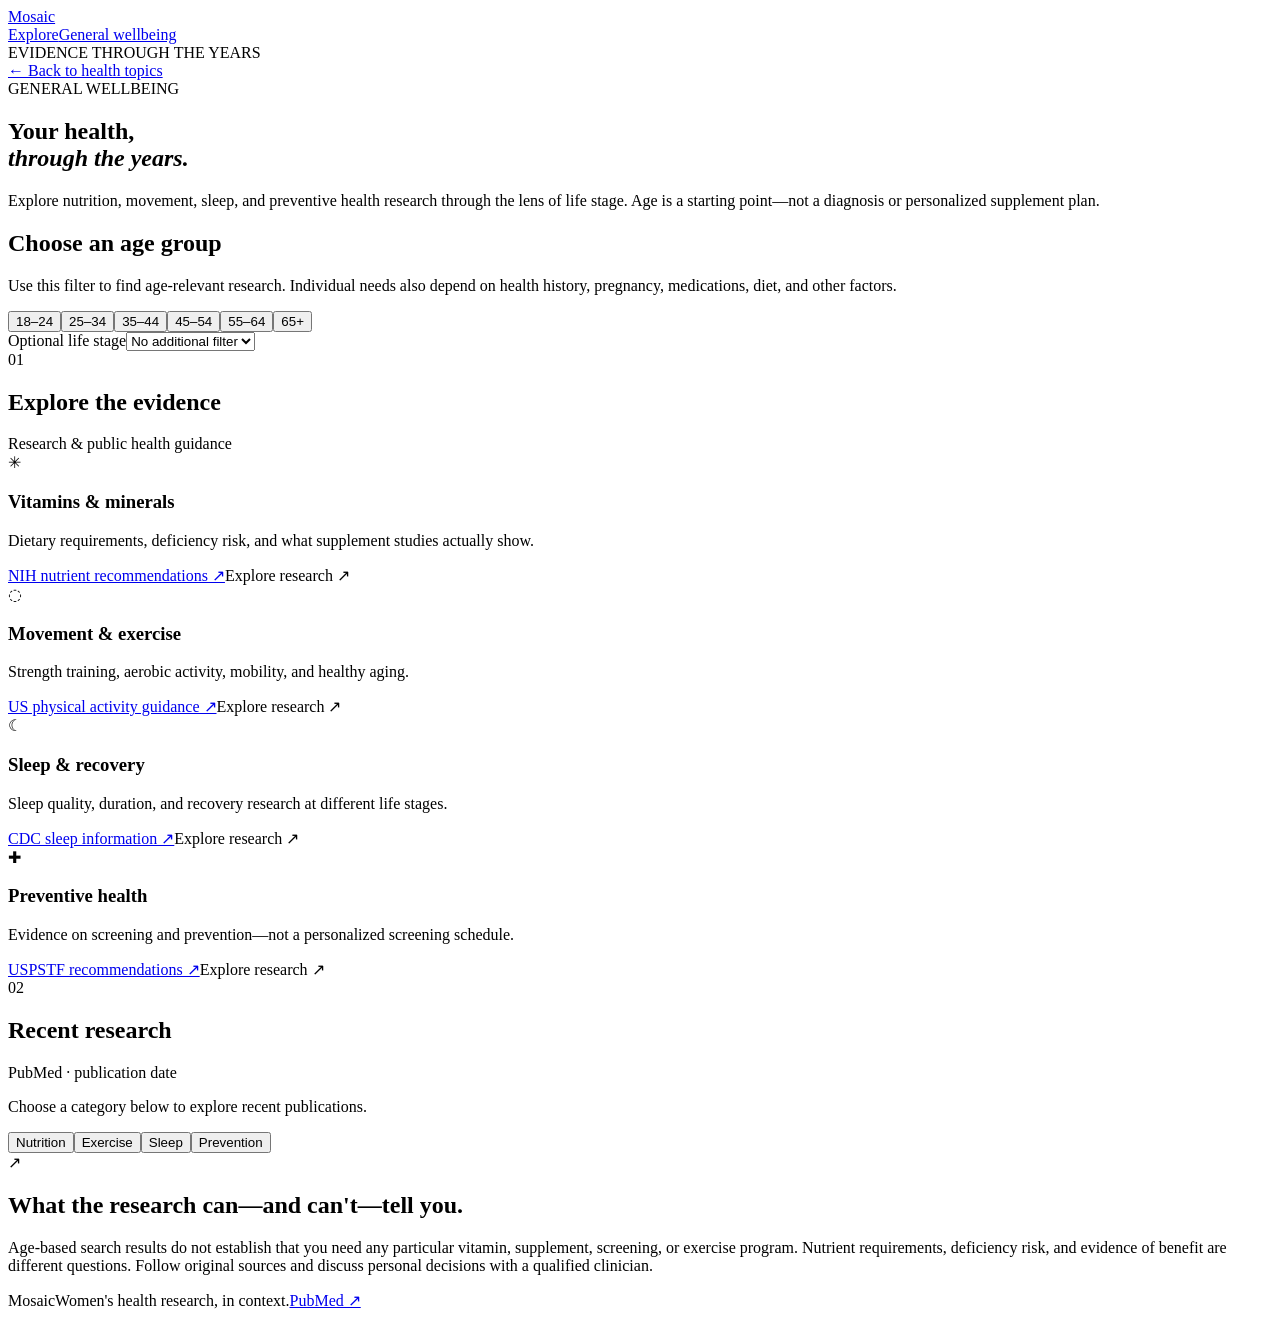
==== app/static/wellbeing.html @ 5bbf7e31 "Create age- and life-stage-aware general wellbeing research page" ====
<!doctype html><html lang="en"><head><meta charset="utf-8"><meta name="viewport" content="width=device-width,initial-scale=1"><title>General wellbeing · Mosaic</title><link rel="stylesheet" href="/static/styles.css?v=5"><link rel="stylesheet" href="/static/hub.css?v=5"><script src="/static/wellbeing.js?v=5" defer></script></head><body class="hub-page"><header><a class="brand" href="/">Mosaic</a><nav aria-label="Main navigation"><a href="/">Explore</a><a href="/wellbeing" aria-current="page">General wellbeing</a></nav><span class="header-note">EVIDENCE THROUGH THE YEARS</span></header><main class="wellbeing-main"><a class="back-link" href="/">← Back to health topics</a><section class="wellbeing-hero"><span class="kicker">GENERAL WELLBEING</span><h1>Your health,<br><em>through the years.</em></h1><p>Explore nutrition, movement, sleep, and preventive health research through the lens of life stage. Age is a starting point—not a diagnosis or personalized supplement plan.</p></section><section class="age-panel"><h2>Choose an age group</h2><p class="subtle">Use this filter to find age-relevant research. Individual needs also depend on health history, pregnancy, medications, diet, and other factors.</p><div id="age-options" class="age-options" role="group" aria-label="Age group"><button data-age="18–24">18–24</button><button data-age="25–34" aria-pressed="true">25–34</button><button data-age="35–44">35–44</button><button data-age="45–54">45–54</button><button data-age="55–64">55–64</button><button data-age="65+">65+</button></div><label class="life-stage-label" for="life-stage">Optional life stage</label><select id="life-stage"><option value="">No additional filter</option><option value="pregnancy">Pregnancy</option><option value="postpartum">Postpartum</option><option value="perimenopause">Perimenopause</option><option value="menopause">Menopause</option></select></section><section class="wellbeing-sections"><div class="section-top"><div><span class="section-number">01</span><h2>Explore the evidence</h2></div><span class="subtle">Research & public health guidance</span></div><div class="wellbeing-grid"><article class="wellbeing-card"><span class="wellbeing-icon">✳</span><h3>Vitamins & minerals</h3><p>Dietary requirements, deficiency risk, and what supplement studies actually show.</p><a id="guide-nutrients" href="https://ods.od.nih.gov/HealthInformation/nutrientrecommendations.aspx" target="_blank" rel="noopener noreferrer">NIH nutrient recommendations ↗</a><a id="research-nutrients" target="_blank" rel="noopener noreferrer">Explore research ↗</a></article><article class="wellbeing-card"><span class="wellbeing-icon">◌</span><h3>Movement & exercise</h3><p>Strength training, aerobic activity, mobility, and healthy aging.</p><a href="https://odphp.health.gov/moveyourway/" target="_blank" rel="noopener noreferrer">US physical activity guidance ↗</a><a id="research-exercise" target="_blank" rel="noopener noreferrer">Explore research ↗</a></article><article class="wellbeing-card"><span class="wellbeing-icon">☾</span><h3>Sleep & recovery</h3><p>Sleep quality, duration, and recovery research at different life stages.</p><a href="https://www.cdc.gov/sleep/" target="_blank" rel="noopener noreferrer">CDC sleep information ↗</a><a id="research-sleep" target="_blank" rel="noopener noreferrer">Explore research ↗</a></article><article class="wellbeing-card"><span class="wellbeing-icon">✚</span><h3>Preventive health</h3><p>Evidence on screening and prevention—not a personalized screening schedule.</p><a href="https://www.uspreventiveservicestaskforce.org/uspstf/" target="_blank" rel="noopener noreferrer">USPSTF recommendations ↗</a><a id="research-prevention" target="_blank" rel="noopener noreferrer">Explore research ↗</a></article></div></section><section class="literature-panel"><div class="section-top"><div><span class="section-number">02</span><h2>Recent research</h2></div><span class="subtle">PubMed · publication date</span></div><p id="wellbeing-status" class="subtle" role="status">Choose a category below to explore recent publications.</p><div class="wellbeing-filter" role="group" aria-label="Research category"><button data-domain="nutrients" aria-pressed="true">Nutrition</button><button data-domain="exercise">Exercise</button><button data-domain="sleep">Sleep</button><button data-domain="prevention">Prevention</button></div><div id="wellbeing-papers" class="literature-grid"></div></section><section class="evidence-note"><span aria-hidden="true">↗</span><div><h2>What the research can—and can't—tell you.</h2><p>Age-based search results do not establish that you need any particular vitamin, supplement, screening, or exercise program. Nutrient requirements, deficiency risk, and evidence of benefit are different questions. Follow original sources and discuss personal decisions with a qualified clinician.</p></div></section></main><footer><span class="brand-small">Mosaic</span><span>Women's health research, in context.</span><a href="https://pubmed.ncbi.nlm.nih.gov" target="_blank" rel="noopener noreferrer">PubMed ↗</a></footer></body></html>
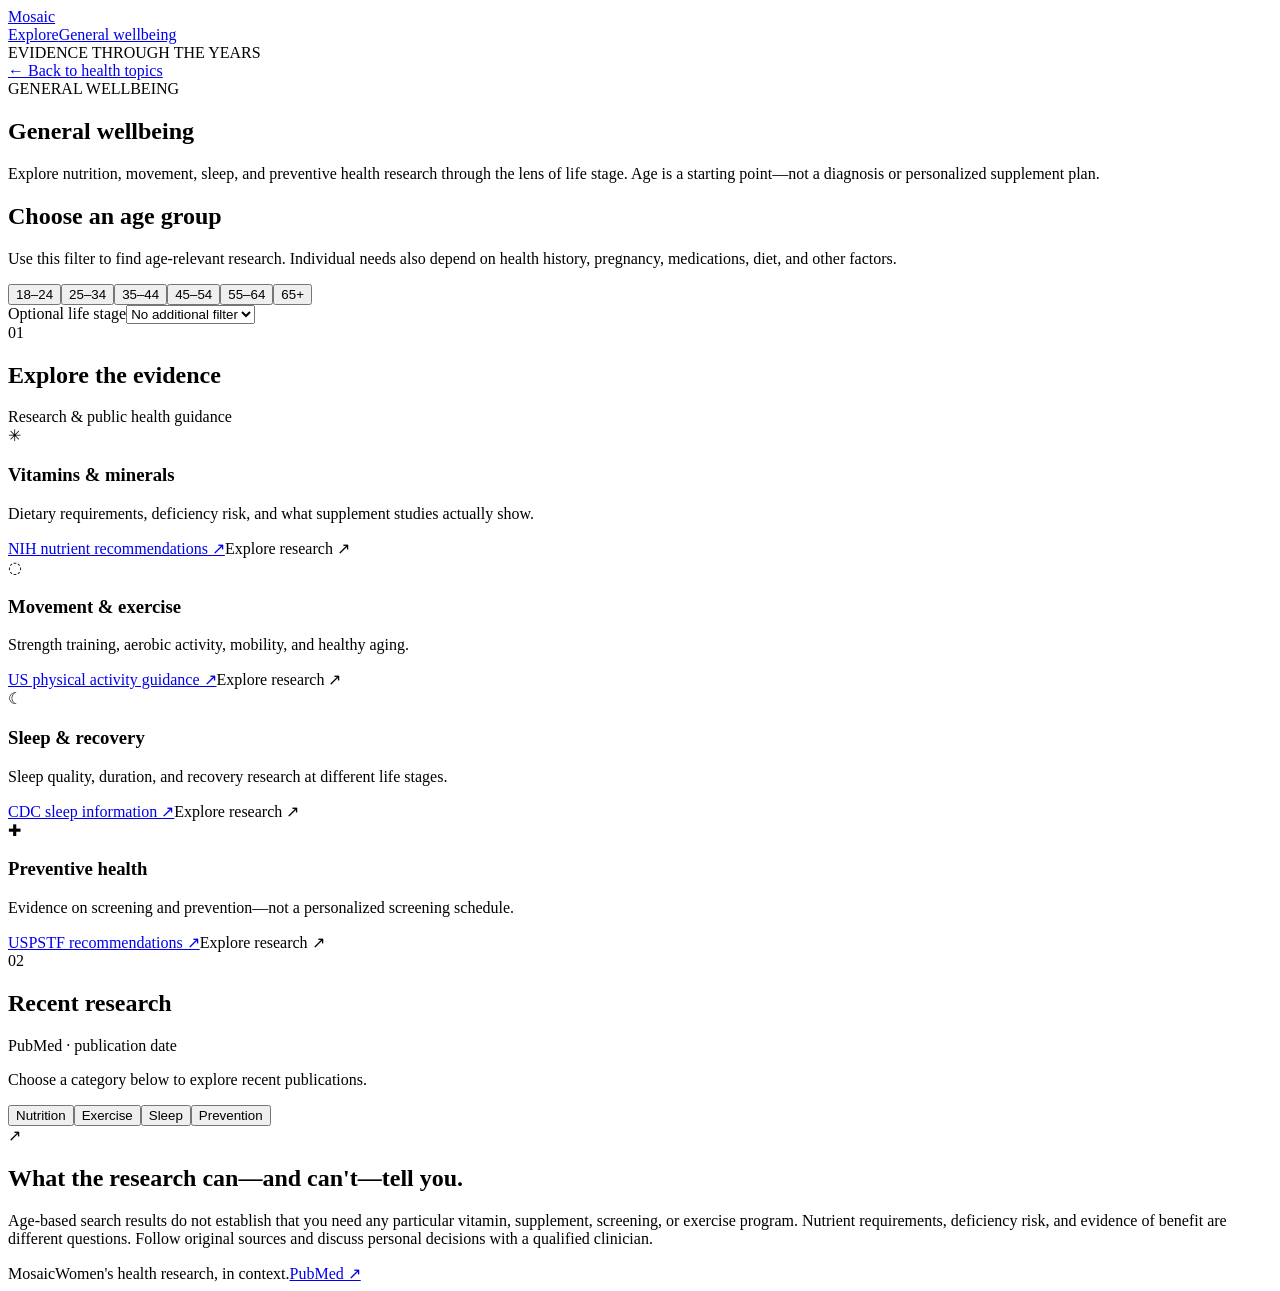
==== commit d01dfaf8: "Simplify homepage and wellbeing headings; remove italic emphasis" ====
--- a/app/static/wellbeing.html
+++ b/app/static/wellbeing.html
@@ -1 +1 @@
-<!doctype html><html lang="en"><head><meta charset="utf-8"><meta name="viewport" content="width=device-width,initial-scale=1"><title>General wellbeing · Mosaic</title><link rel="stylesheet" href="/static/styles.css?v=5"><link rel="stylesheet" href="/static/hub.css?v=5"><script src="/static/wellbeing.js?v=5" defer></script></head><body class="hub-page"><header><a class="brand" href="/">Mosaic</a><nav aria-label="Main navigation"><a href="/">Explore</a><a href="/wellbeing" aria-current="page">General wellbeing</a></nav><span class="header-note">EVIDENCE THROUGH THE YEARS</span></header><main class="wellbeing-main"><a class="back-link" href="/">← Back to health topics</a><section class="wellbeing-hero"><span class="kicker">GENERAL WELLBEING</span><h1>Your health,<br><em>through the years.</em></h1><p>Explore nutrition, movement, sleep, and preventive health research through the lens of life stage. Age is a starting point—not a diagnosis or personalized supplement plan.</p></section><section class="age-panel"><h2>Choose an age group</h2><p class="subtle">Use this filter to find age-relevant research. Individual needs also depend on health history, pregnancy, medications, diet, and other factors.</p><div id="age-options" class="age-options" role="group" aria-label="Age group"><button data-age="18–24">18–24</button><button data-age="25–34" aria-pressed="true">25–34</button><button data-age="35–44">35–44</button><button data-age="45–54">45–54</button><button data-age="55–64">55–64</button><button data-age="65+">65+</button></div><label class="life-stage-label" for="life-stage">Optional life stage</label><select id="life-stage"><option value="">No additional filter</option><option value="pregnancy">Pregnancy</option><option value="postpartum">Postpartum</option><option value="perimenopause">Perimenopause</option><option value="menopause">Menopause</option></select></section><section class="wellbeing-sections"><div class="section-top"><div><span class="section-number">01</span><h2>Explore the evidence</h2></div><span class="subtle">Research & public health guidance</span></div><div class="wellbeing-grid"><article class="wellbeing-card"><span class="wellbeing-icon">✳</span><h3>Vitamins & minerals</h3><p>Dietary requirements, deficiency risk, and what supplement studies actually show.</p><a id="guide-nutrients" href="https://ods.od.nih.gov/HealthInformation/nutrientrecommendations.aspx" target="_blank" rel="noopener noreferrer">NIH nutrient recommendations ↗</a><a id="research-nutrients" target="_blank" rel="noopener noreferrer">Explore research ↗</a></article><article class="wellbeing-card"><span class="wellbeing-icon">◌</span><h3>Movement & exercise</h3><p>Strength training, aerobic activity, mobility, and healthy aging.</p><a href="https://odphp.health.gov/moveyourway/" target="_blank" rel="noopener noreferrer">US physical activity guidance ↗</a><a id="research-exercise" target="_blank" rel="noopener noreferrer">Explore research ↗</a></article><article class="wellbeing-card"><span class="wellbeing-icon">☾</span><h3>Sleep & recovery</h3><p>Sleep quality, duration, and recovery research at different life stages.</p><a href="https://www.cdc.gov/sleep/" target="_blank" rel="noopener noreferrer">CDC sleep information ↗</a><a id="research-sleep" target="_blank" rel="noopener noreferrer">Explore research ↗</a></article><article class="wellbeing-card"><span class="wellbeing-icon">✚</span><h3>Preventive health</h3><p>Evidence on screening and prevention—not a personalized screening schedule.</p><a href="https://www.uspreventiveservicestaskforce.org/uspstf/" target="_blank" rel="noopener noreferrer">USPSTF recommendations ↗</a><a id="research-prevention" target="_blank" rel="noopener noreferrer">Explore research ↗</a></article></div></section><section class="literature-panel"><div class="section-top"><div><span class="section-number">02</span><h2>Recent research</h2></div><span class="subtle">PubMed · publication date</span></div><p id="wellbeing-status" class="subtle" role="status">Choose a category below to explore recent publications.</p><div class="wellbeing-filter" role="group" aria-label="Research category"><button data-domain="nutrients" aria-pressed="true">Nutrition</button><button data-domain="exercise">Exercise</button><button data-domain="sleep">Sleep</button><button data-domain="prevention">Prevention</button></div><div id="wellbeing-papers" class="literature-grid"></div></section><section class="evidence-note"><span aria-hidden="true">↗</span><div><h2>What the research can—and can't—tell you.</h2><p>Age-based search results do not establish that you need any particular vitamin, supplement, screening, or exercise program. Nutrient requirements, deficiency risk, and evidence of benefit are different questions. Follow original sources and discuss personal decisions with a qualified clinician.</p></div></section></main><footer><span class="brand-small">Mosaic</span><span>Women's health research, in context.</span><a href="https://pubmed.ncbi.nlm.nih.gov" target="_blank" rel="noopener noreferrer">PubMed ↗</a></footer></body></html>+<!doctype html><html lang="en"><head><meta charset="utf-8"><meta name="viewport" content="width=device-width,initial-scale=1"><title>General wellbeing · Mosaic</title><link rel="stylesheet" href="/static/styles.css?v=5"><link rel="stylesheet" href="/static/hub.css?v=6"><script src="/static/wellbeing.js?v=5" defer></script></head><body class="hub-page"><header><a class="brand" href="/">Mosaic</a><nav aria-label="Main navigation"><a href="/">Explore</a><a href="/wellbeing" aria-current="page">General wellbeing</a></nav><span class="header-note">EVIDENCE THROUGH THE YEARS</span></header><main class="wellbeing-main"><a class="back-link" href="/">← Back to health topics</a><section class="wellbeing-hero"><span class="kicker">GENERAL WELLBEING</span><h1>General wellbeing</h1><p>Explore nutrition, movement, sleep, and preventive health research through the lens of life stage. Age is a starting point—not a diagnosis or personalized supplement plan.</p></section><section class="age-panel"><h2>Choose an age group</h2><p class="subtle">Use this filter to find age-relevant research. Individual needs also depend on health history, pregnancy, medications, diet, and other factors.</p><div id="age-options" class="age-options" role="group" aria-label="Age group"><button data-age="18–24">18–24</button><button data-age="25–34" aria-pressed="true">25–34</button><button data-age="35–44">35–44</button><button data-age="45–54">45–54</button><button data-age="55–64">55–64</button><button data-age="65+">65+</button></div><label class="life-stage-label" for="life-stage">Optional life stage</label><select id="life-stage"><option value="">No additional filter</option><option value="pregnancy">Pregnancy</option><option value="postpartum">Postpartum</option><option value="perimenopause">Perimenopause</option><option value="menopause">Menopause</option></select></section><section class="wellbeing-sections"><div class="section-top"><div><span class="section-number">01</span><h2>Explore the evidence</h2></div><span class="subtle">Research & public health guidance</span></div><div class="wellbeing-grid"><article class="wellbeing-card"><span class="wellbeing-icon">✳</span><h3>Vitamins & minerals</h3><p>Dietary requirements, deficiency risk, and what supplement studies actually show.</p><a id="guide-nutrients" href="https://ods.od.nih.gov/HealthInformation/nutrientrecommendations.aspx" target="_blank" rel="noopener noreferrer">NIH nutrient recommendations ↗</a><a id="research-nutrients" target="_blank" rel="noopener noreferrer">Explore research ↗</a></article><article class="wellbeing-card"><span class="wellbeing-icon">◌</span><h3>Movement & exercise</h3><p>Strength training, aerobic activity, mobility, and healthy aging.</p><a href="https://odphp.health.gov/moveyourway/" target="_blank" rel="noopener noreferrer">US physical activity guidance ↗</a><a id="research-exercise" target="_blank" rel="noopener noreferrer">Explore research ↗</a></article><article class="wellbeing-card"><span class="wellbeing-icon">☾</span><h3>Sleep & recovery</h3><p>Sleep quality, duration, and recovery research at different life stages.</p><a href="https://www.cdc.gov/sleep/" target="_blank" rel="noopener noreferrer">CDC sleep information ↗</a><a id="research-sleep" target="_blank" rel="noopener noreferrer">Explore research ↗</a></article><article class="wellbeing-card"><span class="wellbeing-icon">✚</span><h3>Preventive health</h3><p>Evidence on screening and prevention—not a personalized screening schedule.</p><a href="https://www.uspreventiveservicestaskforce.org/uspstf/" target="_blank" rel="noopener noreferrer">USPSTF recommendations ↗</a><a id="research-prevention" target="_blank" rel="noopener noreferrer">Explore research ↗</a></article></div></section><section class="literature-panel"><div class="section-top"><div><span class="section-number">02</span><h2>Recent research</h2></div><span class="subtle">PubMed · publication date</span></div><p id="wellbeing-status" class="subtle" role="status">Choose a category below to explore recent publications.</p><div class="wellbeing-filter" role="group" aria-label="Research category"><button data-domain="nutrients" aria-pressed="true">Nutrition</button><button data-domain="exercise">Exercise</button><button data-domain="sleep">Sleep</button><button data-domain="prevention">Prevention</button></div><div id="wellbeing-papers" class="literature-grid"></div></section><section class="evidence-note"><span aria-hidden="true">↗</span><div><h2>What the research can—and can't—tell you.</h2><p>Age-based search results do not establish that you need any particular vitamin, supplement, screening, or exercise program. Nutrient requirements, deficiency risk, and evidence of benefit are different questions. Follow original sources and discuss personal decisions with a qualified clinician.</p></div></section></main><footer><span class="brand-small">Mosaic</span><span>Women's health research, in context.</span><a href="https://pubmed.ncbi.nlm.nih.gov" target="_blank" rel="noopener noreferrer">PubMed ↗</a></footer></body></html>
